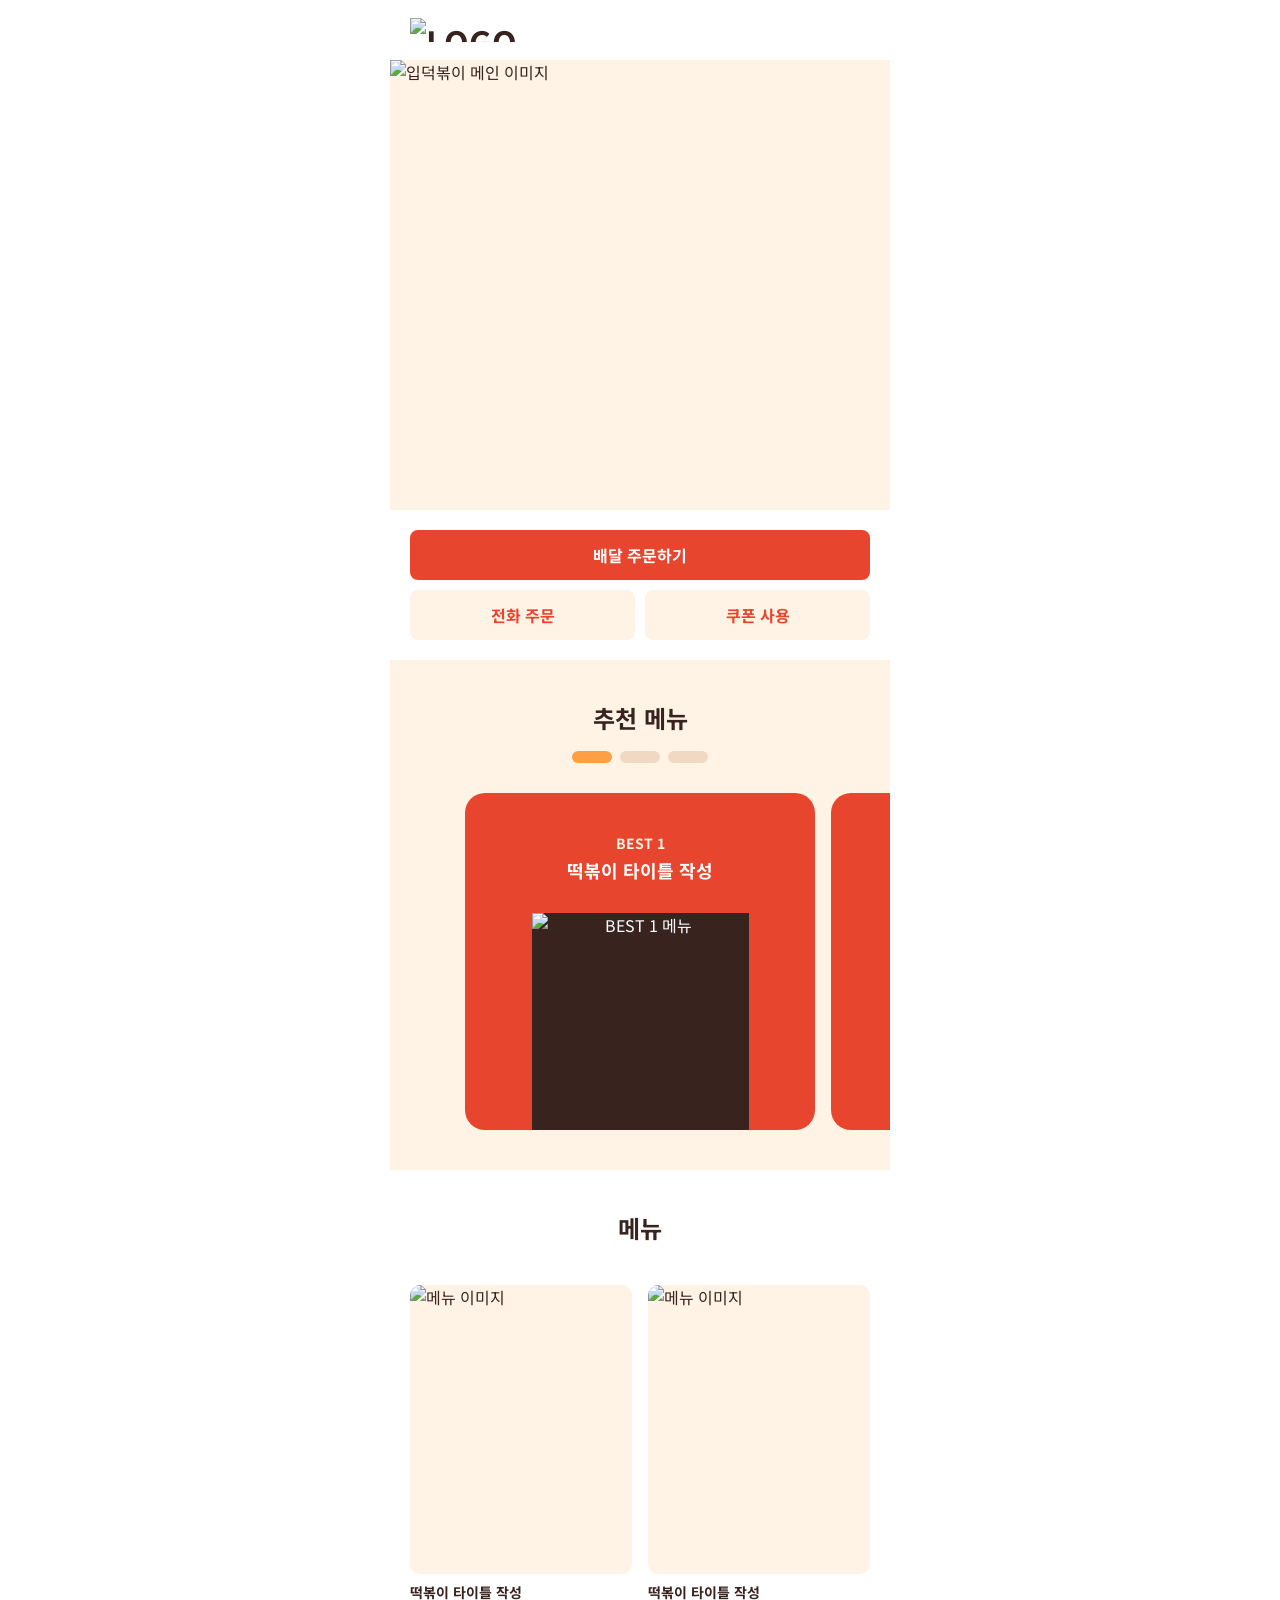
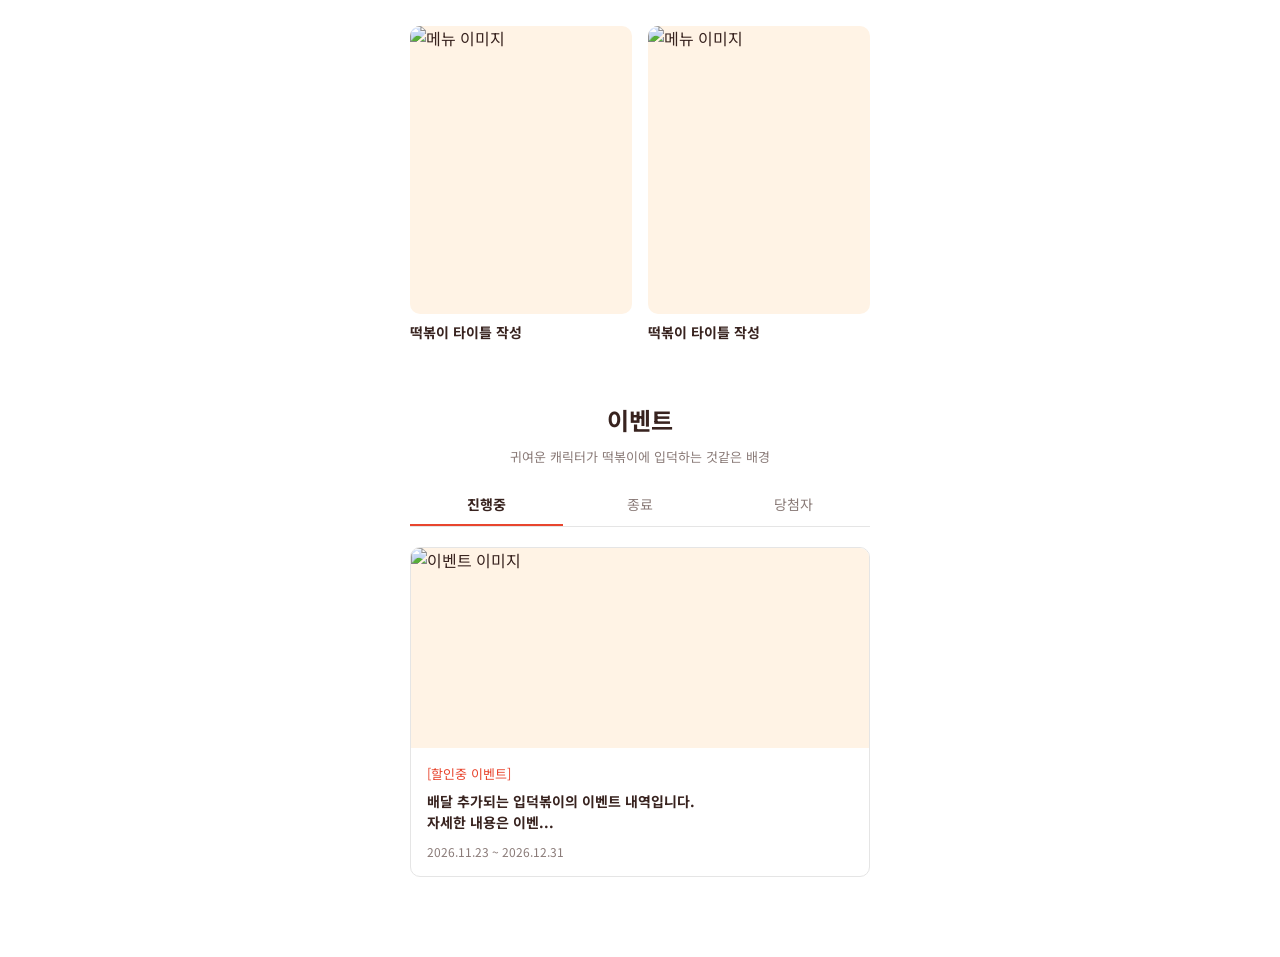
==== index.html @ fd13778e "전체 1차 커밋" ====
<!DOCTYPE html>
<html lang="ko">
<head>
    <meta charset="UTF-8">
    <meta name="viewport" content="width=device-width, initial-scale=1.0">
    <title>입덕볶이</title>
    <link rel="preconnect" href="https://fonts.googleapis.com">
    <link rel="preconnect" href="https://fonts.gstatic.com" crossorigin>
    <link href="https://fonts.googleapis.com/css2?family=Noto+Sans+KR:wght@400;500;700&display=swap" rel="stylesheet">
    <link rel="stylesheet" href="css/style.css">
</head>
<body>
    <div class="wrap">

        <!-- 헤더 -->
        <header class="header">
            <h1 class="logo">
                <a href="index.html">
                    <img src="img/logo.png" alt="LOGO">
                </a>
            </h1>
            <button type="button" class="menu-btn" aria-label="메뉴 열기">
                <i data-lucide="menu"></i>
            </button>
        </header>

        <!-- 햄버거 메뉴 -->
        <nav class="side-menu">
            <div class="dim"></div>
            <div class="menu-panel">
                <div class="menu-top">
                    <button type="button" class="menu-close" aria-label="메뉴 닫기">
                        <i data-lucide="x"></i>
                    </button>
                </div>
                <ul class="menu-list">
                    <li><a href="sub/lists/lists.html">메뉴</a></li>
                    <li><a href="sub/blend/blend.html">브랜드 소개</a></li>
                    <li><a href="#">매장찾기</a></li>
                    <li><a href="#">고객센터</a></li>
                    <li><a href="#">회원가입/로그인</a></li>
                </ul>
            </div>
        </nav>

        <main>
            <!-- 메인 비주얼 -->
            <section class="main-visual">
                <img src="img/main_visual.jpg" alt="입덕볶이 메인 이미지">
            </section>

            <!-- 주문 버튼 -->
            <section class="order-btns">
                <a href="sub/lists/lists.html" class="btn btn-delivery">배달 주문하기</a>
                <button type="button" class="btn btn-sub">전화 주문</button>
                <button type="button" class="btn btn-sub">쿠폰 사용</button>
            </section>

            <!-- 추천 메뉴 -->
            <section class="recommend">
                <h2 class="sec-title">추천 메뉴</h2>
                <div class="dots">
                    <button type="button" class="active" aria-label="1번 슬라이드"></button>
                    <button type="button" aria-label="2번 슬라이드"></button>
                    <button type="button" aria-label="3번 슬라이드"></button>
                </div>
                <ul class="recommend-slider">
                    <li class="slide">
                        <a href="sub/details/details.html">
                            <p class="best">BEST 1</p>
                            <p class="name">떡볶이 타이틀 작성</p>
                            <div class="thumb"><img src="img/best_01.png" alt="BEST 1 메뉴"></div>
                        </a>
                    </li>
                    <li class="slide">
                        <a href="sub/details/details.html">
                            <p class="best">BEST 2</p>
                            <p class="name">떡볶이 타이틀 작성</p>
                            <div class="thumb"><img src="img/best_02.png" alt="BEST 2 메뉴"></div>
                        </a>
                    </li>
                    <li class="slide">
                        <a href="sub/details/details.html">
                            <p class="best">BEST 3</p>
                            <p class="name">떡볶이 타이틀 작성</p>
                            <div class="thumb"><img src="img/best_03.png" alt="BEST 3 메뉴"></div>
                        </a>
                    </li>
                </ul>
            </section>

            <!-- 메뉴 -->
            <section class="menu-sec">
                <h2 class="sec-title">메뉴</h2>
                <ul class="menu-grid">
                    <li>
                        <a href="sub/details/details.html">
                            <div class="thumb"><img src="img/menu_01.jpg" alt="메뉴 이미지"></div>
                            <p class="name">떡볶이 타이틀 작성</p>
                        </a>
                    </li>
                    <li>
                        <a href="sub/details/details.html">
                            <div class="thumb"><img src="img/menu_02.jpg" alt="메뉴 이미지"></div>
                            <p class="name">떡볶이 타이틀 작성</p>
                        </a>
                    </li>
                    <li>
                        <a href="sub/details/details.html">
                            <div class="thumb"><img src="img/menu_03.jpg" alt="메뉴 이미지"></div>
                            <p class="name">떡볶이 타이틀 작성</p>
                        </a>
                    </li>
                    <li>
                        <a href="sub/details/details.html">
                            <div class="thumb"><img src="img/menu_04.jpg" alt="메뉴 이미지"></div>
                            <p class="name">떡볶이 타이틀 작성</p>
                        </a>
                    </li>
                </ul>
            </section>

            <!-- 이벤트 -->
            <section class="event">
                <h2 class="sec-title">이벤트</h2>
                <p class="desc">귀여운 캐릭터가 떡볶이에 입덕하는 것같은 배경</p>

                <div class="tab-menu">
                    <button type="button" class="active" data-tab="ing">진행중</button>
                    <button type="button" data-tab="end">종료</button>
                    <button type="button" data-tab="winner">당첨자</button>
                </div>

                <div class="tab-panel active" id="ing">
                    <div class="event-card">
                        <div class="thumb"><img src="img/event_01.jpg" alt="이벤트 이미지"></div>
                        <div class="info">
                            <p class="tag">[할인중 이벤트]</p>
                            <p class="text">배달 추가되는 입덕볶이의 이벤트 내역입니다.<br>자세한 내용은 이벤...</p>
                            <p class="date">2026.11.23 ~ 2026.12.31</p>
                        </div>
                    </div>
                </div>
                <div class="tab-panel" id="end">
                    <p class="empty-text">종료된 이벤트가 없습니다.</p>
                </div>
                <div class="tab-panel" id="winner">
                    <p class="empty-text">당첨자 발표가 없습니다.</p>
                </div>
            </section>
        </main>

    </div>

    <!-- lucide 아이콘 -->
    <script src="https://unpkg.com/lucide@latest"></script>
    <script>
        // 아이콘 그리기
        lucide.createIcons();

        // ===== 햄버거 메뉴 =====
        const sideMenu = document.querySelector('.side-menu');

        function openMenu() {
            sideMenu.classList.add('open');
            document.body.classList.add('no-scroll');
        }
        function closeMenu() {
            sideMenu.classList.remove('open');
            document.body.classList.remove('no-scroll');
        }

        document.querySelector('.menu-btn').addEventListener('click', openMenu);
        document.querySelector('.menu-close').addEventListener('click', closeMenu);
        sideMenu.querySelector('.dim').addEventListener('click', closeMenu);

        // ===== 추천 메뉴 슬라이드 =====
        const slider = document.querySelector('.recommend-slider');
        const slides = slider.querySelectorAll('.slide');
        const dots = document.querySelectorAll('.recommend .dots button');

        // 점 누르면 해당 슬라이드로 이동
        dots.forEach((dot, i) => {
            dot.addEventListener('click', () => {
                const target = slides[i];
                const left = target.offsetLeft - (slider.clientWidth - target.clientWidth) / 2;
                slider.scrollTo({ left: left, behavior: 'smooth' });
            });
        });

        // 손으로 넘기면 점도 같이 바뀜
        slider.addEventListener('scroll', () => {
            const slideWidth = slides[1].offsetLeft - slides[0].offsetLeft;
            const index = Math.round(slider.scrollLeft / slideWidth);
            dots.forEach((dot, i) => dot.classList.toggle('active', i === index));
        });

        // ===== 이벤트 탭 =====
        const tabBtns = document.querySelectorAll('.event .tab-menu button');
        const tabPanels = document.querySelectorAll('.event .tab-panel');

        tabBtns.forEach((btn) => {
            btn.addEventListener('click', () => {
                tabBtns.forEach((b) => b.classList.remove('active'));
                tabPanels.forEach((p) => p.classList.remove('active'));
                btn.classList.add('active');
                document.getElementById(btn.dataset.tab).classList.add('active');
            });
        });
    </script>
</body>
</html>
---- css/style.css ----
@charset "UTF-8";

/* ===== 색상 변수 ===== */
:root {
    --red: #E8452E;      /* Spicy Red : 메인 컬러, 로고, 주요 버튼 */
    --orange: #FF9F43;   /* Hot Orange : 포인트 컬러, 강조 요소 */
    --beige: #FFF3E5;    /* Cream Beige : 앱 배경, 카드 배경 */
    --brown: #38231F;    /* Dark Brown : 제목, 본문 텍스트 */
    --line: #e5e5e5;     /* 구분선 */
    --sub-text: #8a7b78; /* 보조 텍스트 */
}

/* ===== 기본 초기화 ===== */
* {
    margin: 0;
    padding: 0;
    box-sizing: border-box;
}

body {
    font-family: 'Noto Sans KR', sans-serif;
    color: var(--brown);
    background: #fff;
}

a {
    color: inherit;
    text-decoration: none;
}

ul, ol {
    list-style: none;
}

img {
    display: block;
    max-width: 100%;
}

button {
    font-family: inherit;
    color: inherit;
    border: none;
    background: none;
    cursor: pointer;
}

input, select {
    font-family: inherit;
    color: inherit;
}

/* ===== 최대 가로값 500px ===== */
.wrap {
    position: relative;
    max-width: 500px;
    min-height: 100vh;
    margin: 0 auto;
    background: #fff;
}

/* ===== 헤더 ===== */
.header {
    width: 100%;
    height: 60px;
    padding: 0 20px;
    display: flex;
    justify-content: space-between;
    align-items: center;
}

.header .logo img {
    height: 24px; /* 로고 이미지 들어오면 크기 조정 */
}

.header .menu-btn {
    display: flex;
    align-items: center;
}

.header .menu-btn svg {
    width: 24px;
    height: 24px;
}

/* ===== 햄버거 메뉴 ===== */
.side-menu {
    position: fixed;
    top: 0;
    left: 50%;
    z-index: 100;
    width: 100%;
    max-width: 500px;
    height: 100vh;
    transform: translateX(-50%);
    visibility: hidden;
    pointer-events: none;
}

.side-menu .dim {
    position: absolute;
    inset: 0;
    background: rgba(56, 35, 31, 0.5);
    opacity: 0;
    transition: opacity 0.3s;
}

.side-menu .menu-panel {
    position: absolute;
    top: 0;
    right: 0;
    width: 75%;
    height: 100%;
    padding: 0 20px;
    background: #fff;
    transform: translateX(100%);
    transition: transform 0.3s;
}

.side-menu.open {
    visibility: visible;
    pointer-events: auto;
}

.side-menu.open .dim {
    opacity: 1;
}

.side-menu.open .menu-panel {
    transform: translateX(0);
}

.menu-panel .menu-top {
    height: 60px;
    display: flex;
    justify-content: flex-end;
    align-items: center;
}

.menu-panel .menu-close svg {
    width: 24px;
    height: 24px;
}

.menu-panel .menu-list li a {
    display: block;
    padding: 18px 0;
    font-size: 18px;
    font-weight: 700;
    border-bottom: 1px solid var(--line);
}

.menu-panel .menu-list li a:hover {
    color: var(--red);
}

/* 메뉴 열렸을 때 뒤 화면 스크롤 막기 */
body.no-scroll {
    overflow: hidden;
}

/* ===== 공통 섹션 제목 ===== */
.sec-title {
    text-align: center;
    font-size: 24px;
    font-weight: 700;
}

/* ===== 메인 : 비주얼 ===== */
.main-visual {
    width: 100%;
    height: 450px;
    background: var(--beige);
}

.main-visual img {
    width: 100%;
    height: 100%;
    object-fit: cover;
}

/* ===== 메인 : 주문 버튼 ===== */
.order-btns {
    padding: 20px;
    display: flex;
    flex-wrap: wrap;
    gap: 10px;
}

.order-btns .btn {
    height: 50px;
    display: flex;
    justify-content: center;
    align-items: center;
    font-size: 16px;
    font-weight: 700;
    border-radius: 8px;
}

.order-btns .btn-delivery {
    width: 100%;
    color: #fff;
    background: var(--red);
}

.order-btns .btn-sub {
    width: calc(50% - 5px);
    color: var(--red);
    background: var(--beige);
}

/* ===== 메인 : 추천 메뉴 ===== */
.recommend {
    padding: 40px 0;
    background: var(--beige);
}

.recommend .dots {
    margin-top: 16px;
    display: flex;
    justify-content: center;
    gap: 8px;
}

.recommend .dots button {
    width: 40px;
    height: 12px;
    border-radius: 6px;
    background: #f0d9c2;
    transition: background 0.3s;
}

.recommend .dots button.active {
    background: var(--orange);
}

.recommend-slider {
    margin-top: 30px;
    padding: 0 15%;
    display: flex;
    gap: 16px;
    overflow-x: auto;
    scroll-snap-type: x mandatory;
    scrollbar-width: none;
}

.recommend-slider::-webkit-scrollbar {
    display: none;
}

.recommend-slider .slide {
    flex: 0 0 100%;
    scroll-snap-align: center;
}

.recommend-slider .slide a {
    display: block;
    padding: 40px 20px 0;
    text-align: center;
    color: #fff;
    background: var(--red);
    border-radius: 20px;
    overflow: hidden;
}

.recommend-slider .slide .best {
    font-size: 14px;
    font-weight: 700;
    color: var(--beige);
}

.recommend-slider .slide .name {
    margin-top: 4px;
    font-size: 18px;
    font-weight: 700;
}

.recommend-slider .slide .thumb {
    width: 70%;
    aspect-ratio: 1 / 1;
    margin: 30px auto 0;
    background: var(--brown);
}

.recommend-slider .slide .thumb img {
    width: 100%;
    height: 100%;
    object-fit: cover;
}

/* ===== 메인 : 메뉴 ===== */
.menu-sec {
    padding: 40px 20px 60px;
}

.menu-grid {
    margin-top: 40px;
    display: grid;
    grid-template-columns: repeat(2, 1fr);
    gap: 24px 16px;
}

.menu-grid .thumb {
    width: 100%;
    aspect-ratio: 1 / 1.3;
    background: var(--beige);
    border-radius: 10px;
    overflow: hidden;
}

.menu-grid .thumb img {
    width: 100%;
    height: 100%;
    object-fit: cover;
}

.menu-grid .name {
    margin-top: 8px;
    font-size: 14px;
    font-weight: 700;
}

/* ===== 메인 : 이벤트 ===== */
.event {
    padding: 0 20px 80px;
}

.event .desc {
    margin-top: 10px;
    text-align: center;
    font-size: 13px;
    color: var(--sub-text);
}

.tab-menu {
    margin-top: 16px;
    display: flex;
    border-bottom: 1px solid var(--line);
}

.tab-menu button {
    flex: 1;
    height: 44px;
    font-size: 14px;
    color: var(--sub-text);
}

.tab-menu button.active {
    font-weight: 700;
    color: var(--brown);
    box-shadow: inset 0 -2px 0 var(--red);
}

.tab-panel {
    display: none;
    padding-top: 20px;
}

.tab-panel.active {
    display: block;
}

.event-card {
    border: 1px solid var(--line);
    border-radius: 10px;
    overflow: hidden;
}

.event-card .thumb {
    height: 200px;
    background: var(--beige);
}

.event-card .thumb img {
    width: 100%;
    height: 100%;
    object-fit: cover;
}

.event-card .info {
    padding: 16px;
}

.event-card .tag {
    font-size: 13px;
    color: var(--red);
}

.event-card .text {
    margin-top: 8px;
    font-size: 14px;
    font-weight: 700;
    line-height: 1.5;
}

.event-card .date {
    margin-top: 10px;
    font-size: 12px;
    color: var(--sub-text);
}

.empty-text {
    padding: 40px 0;
    text-align: center;
    font-size: 14px;
    color: var(--sub-text);
}
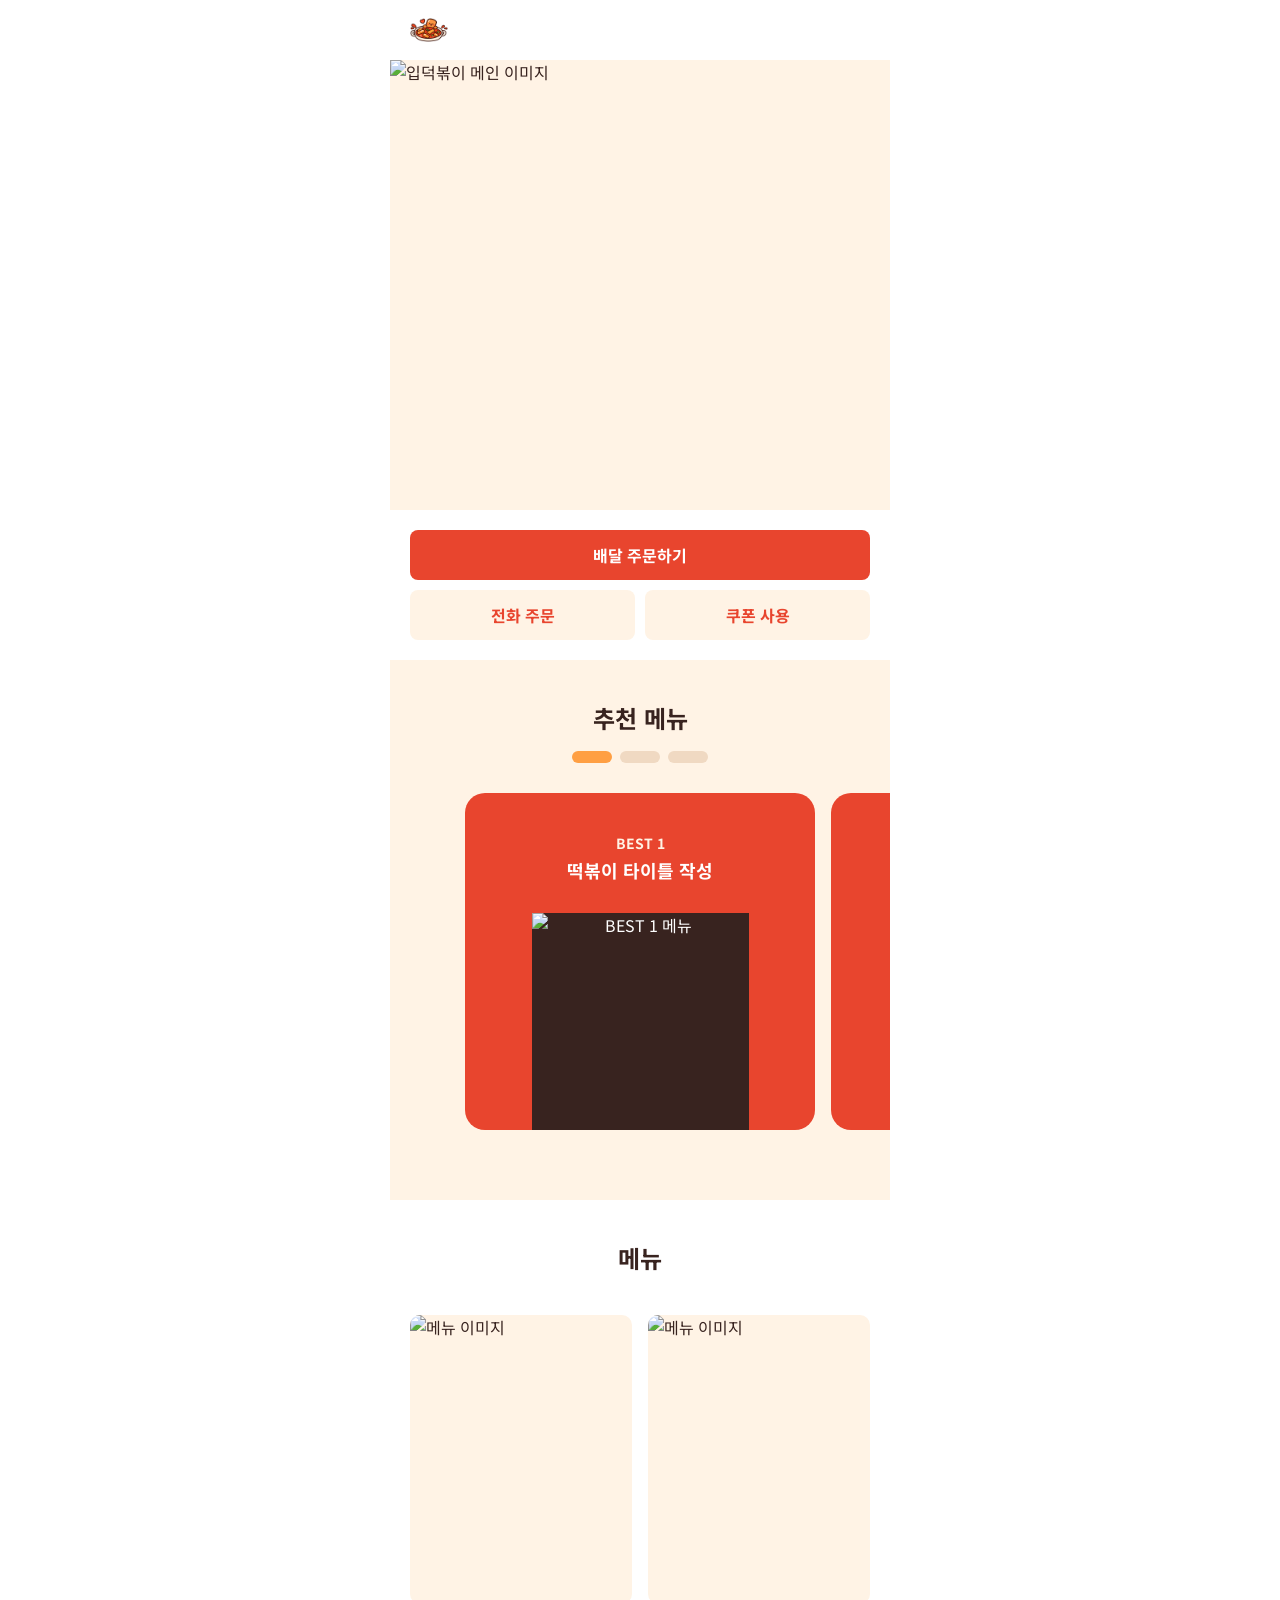
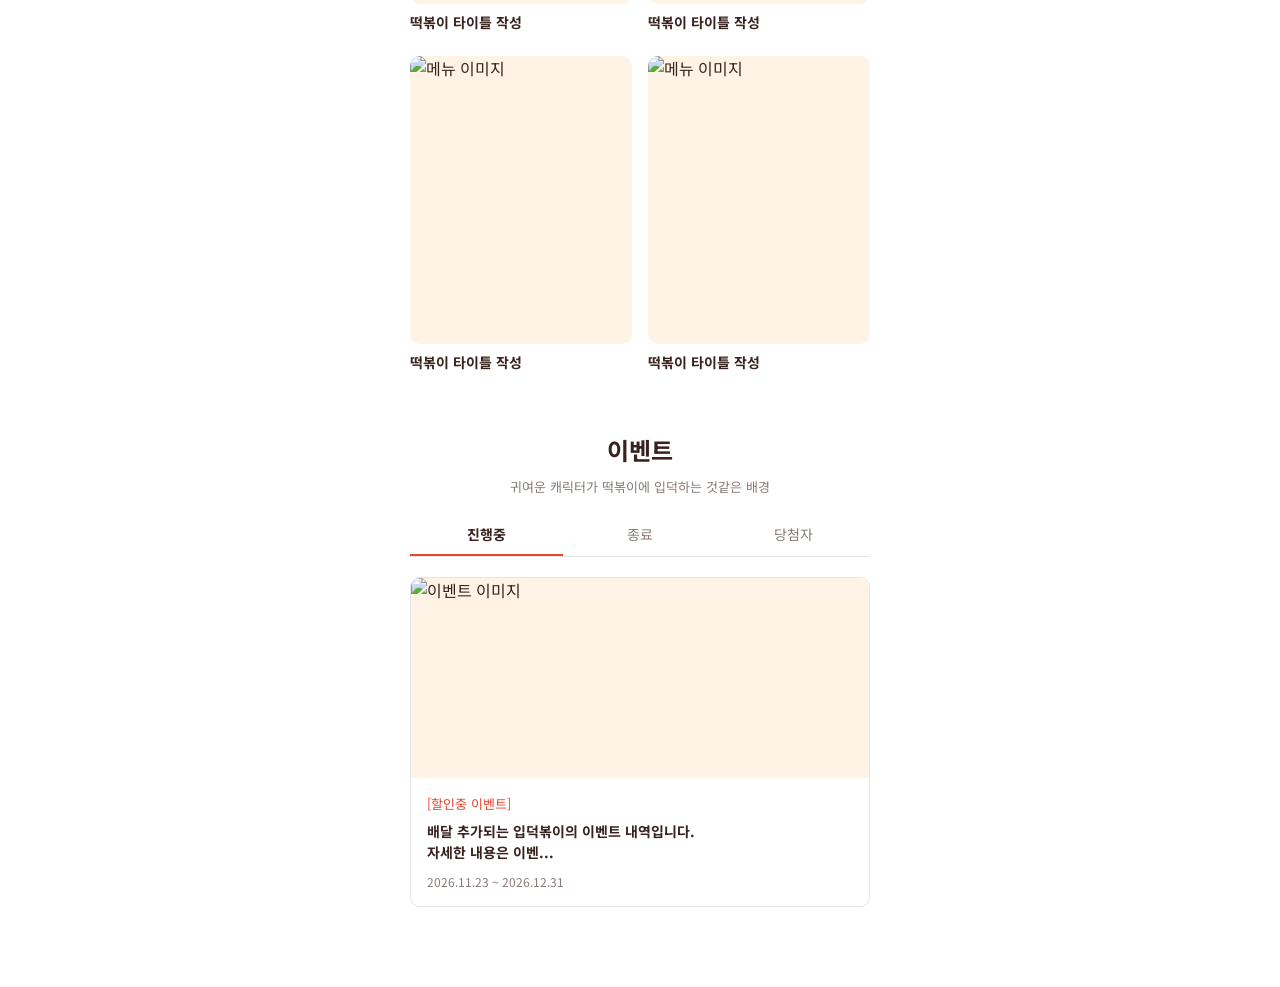
==== commit f27c617b: "2차 전체 커밋" ====
--- a/index.html
+++ b/index.html
@@ -38,7 +38,7 @@
                     <li><a href="sub/blend/blend.html">브랜드 소개</a></li>
                     <li><a href="#">매장찾기</a></li>
                     <li><a href="#">고객센터</a></li>
-                    <li><a href="#">회원가입/로그인</a></li>
+                    <li><a href="sub/login/login.html" class="menu-member">회원가입/로그인</a></li>
                 </ul>
             </div>
         </nav>
@@ -64,29 +64,31 @@
                     <button type="button" aria-label="2번 슬라이드"></button>
                     <button type="button" aria-label="3번 슬라이드"></button>
                 </div>
-                <ul class="recommend-slider">
-                    <li class="slide">
-                        <a href="sub/details/details.html">
-                            <p class="best">BEST 1</p>
-                            <p class="name">떡볶이 타이틀 작성</p>
-                            <div class="thumb"><img src="img/best_01.png" alt="BEST 1 메뉴"></div>
-                        </a>
-                    </li>
-                    <li class="slide">
-                        <a href="sub/details/details.html">
-                            <p class="best">BEST 2</p>
-                            <p class="name">떡볶이 타이틀 작성</p>
-                            <div class="thumb"><img src="img/best_02.png" alt="BEST 2 메뉴"></div>
-                        </a>
-                    </li>
-                    <li class="slide">
-                        <a href="sub/details/details.html">
-                            <p class="best">BEST 3</p>
-                            <p class="name">떡볶이 타이틀 작성</p>
-                            <div class="thumb"><img src="img/best_03.png" alt="BEST 3 메뉴"></div>
-                        </a>
-                    </li>
-                </ul>
+                <div class="recommend-slider">
+                    <ul class="slider-track">
+                        <li class="slide">
+                            <a href="sub/details/details.html">
+                                <p class="best">BEST 1</p>
+                                <p class="name">떡볶이 타이틀 작성</p>
+                                <div class="thumb"><img src="img/best_01.png" alt="BEST 1 메뉴"></div>
+                            </a>
+                        </li>
+                        <li class="slide">
+                            <a href="sub/details/details.html">
+                                <p class="best">BEST 2</p>
+                                <p class="name">떡볶이 타이틀 작성</p>
+                                <div class="thumb"><img src="img/best_02.png" alt="BEST 2 메뉴"></div>
+                            </a>
+                        </li>
+                        <li class="slide">
+                            <a href="sub/details/details.html">
+                                <p class="best">BEST 3</p>
+                                <p class="name">떡볶이 타이틀 작성</p>
+                                <div class="thumb"><img src="img/best_03.png" alt="BEST 3 메뉴"></div>
+                            </a>
+                        </li>
+                    </ul>
+                </div>
             </section>
 
             <!-- 메뉴 -->
@@ -174,26 +176,101 @@
         document.querySelector('.menu-close').addEventListener('click', closeMenu);
         sideMenu.querySelector('.dim').addEventListener('click', closeMenu);
 
-        // ===== 추천 메뉴 슬라이드 =====
+        // ===== 로그인 상태 표시 =====
+        // 로그인 중이면 메뉴의 '회원가입/로그인'을 '○○님 · 로그아웃'으로 바꿈
+        const memberLink = document.querySelector('.menu-member');
+        const loginUserId = localStorage.getItem('ipdokLoginUser');
+
+        if (loginUserId) {
+            const allUsers = JSON.parse(localStorage.getItem('ipdokUsers') || '[]');
+            const loginUser = allUsers.find((u) => u.id === loginUserId);
+            memberLink.textContent = (loginUser ? loginUser.name : loginUserId) + '님 · 로그아웃';
+
+            // 누르면 로그아웃 후 현재 페이지 새로고침
+            memberLink.addEventListener('click', (e) => {
+                e.preventDefault();
+                if (confirm('로그아웃 하시겠습니까?')) {
+                    localStorage.removeItem('ipdokLoginUser');
+                    location.reload();
+                }
+            });
+        }
+
+        // ===== 추천 메뉴 슬라이드 (손가락으로 끌어서 넘기기) =====
         const slider = document.querySelector('.recommend-slider');
-        const slides = slider.querySelectorAll('.slide');
+        const track = slider.querySelector('.slider-track');
+        const slides = track.querySelectorAll('.slide');
         const dots = document.querySelectorAll('.recommend .dots button');
+
+        let current = 0;      // 지금 보이는 슬라이드 번호
+        let startX = 0;       // 손가락을 댄 위치
+        let moveX = 0;        // 끈 거리
+        let isDown = false;   // 손가락을 대고 있는지
+        let isDrag = false;   // 실제로 옆으로 끌었는지 (그냥 누른 건지 구분)
+
+        // 슬라이드 1칸 이동 거리 = 카드 너비 + 간격
+        function slideGap() {
+            return slides[1].offsetLeft - slides[0].offsetLeft;
+        }
+
+        // 해당 번호의 슬라이드로 이동
+        function goTo(index) {
+            current = Math.max(0, Math.min(index, slides.length - 1)); // 처음/끝을 넘지 않게
+            // 0.5초 동안, 처음엔 빠르고 끝에서 천천히 멈추게
+            track.style.transition = 'transform 0.5s cubic-bezier(0.22, 0.61, 0.36, 1)';
+            track.style.transform = `translateX(${-current * slideGap()}px)`;
+            // 가운데 카드에만 active → CSS에서 살짝 내려옴
+            slides.forEach((slide, i) => slide.classList.toggle('active', i === current));
+            dots.forEach((dot, i) => dot.classList.toggle('active', i === current));
+        }
+
+        // 손가락(마우스)을 댈 때
+        slider.addEventListener('pointerdown', (e) => {
+            isDown = true;
+            isDrag = false;
+            startX = e.clientX;
+            moveX = 0;
+            track.style.transition = 'none'; // 끄는 동안은 손을 바로 따라오게
+        });
+
+        // 끄는 동안 : 손가락을 따라 카드가 움직임
+        slider.addEventListener('pointermove', (e) => {
+            if (!isDown) return;
+            moveX = e.clientX - startX;
+            if (Math.abs(moveX) > 5) isDrag = true;
+            track.style.transform = `translateX(${-current * slideGap() + moveX}px)`;
+        });
+
+        // 손을 뗄 때 : 50px 이상 끌었으면 다음/이전, 아니면 제자리
+        function endDrag() {
+            if (!isDown) return;
+            isDown = false;
+            if (moveX < -50) goTo(current + 1);
+            else if (moveX > 50) goTo(current - 1);
+            else goTo(current);
+        }
+
+        slider.addEventListener('pointerup', endDrag);
+        slider.addEventListener('pointercancel', endDrag);
+        slider.addEventListener('pointerleave', endDrag);
+
+        // 끌었을 때는 카드 링크로 이동하지 않게 (그냥 눌렀을 때만 이동)
+        track.querySelectorAll('a').forEach((link) => {
+            link.addEventListener('click', (e) => {
+                if (isDrag) e.preventDefault();
+            });
+        });
 
         // 점 누르면 해당 슬라이드로 이동
         dots.forEach((dot, i) => {
-            dot.addEventListener('click', () => {
-                const target = slides[i];
-                const left = target.offsetLeft - (slider.clientWidth - target.clientWidth) / 2;
-                slider.scrollTo({ left: left, behavior: 'smooth' });
-            });
-        });
-
-        // 손으로 넘기면 점도 같이 바뀜
-        slider.addEventListener('scroll', () => {
-            const slideWidth = slides[1].offsetLeft - slides[0].offsetLeft;
-            const index = Math.round(slider.scrollLeft / slideWidth);
-            dots.forEach((dot, i) => dot.classList.toggle('active', i === index));
-        });
+            dot.addEventListener('click', () => goTo(i));
+        });
+
+        // 화면 크기가 바뀌면 위치 다시 맞추기
+        window.addEventListener('resize', () => goTo(current));
+
+        // 처음 들어왔을 때 첫 번째 카드를 가운데로
+        goTo(0);
 
         // ===== 이벤트 탭 =====
         const tabBtns = document.querySelectorAll('.event .tab-menu button');
@@ -209,4 +286,4 @@
         });
     </script>
 </body>
-</html>+</html>
--- a/css/style.css
+++ b/css/style.css
@@ -234,23 +234,39 @@
     background: var(--orange);
 }
 
+/* 슬라이드 보이는 영역 : 양옆 15%에 이전/다음 카드가 살짝 보임 */
 .recommend-slider {
     margin-top: 30px;
-    padding: 0 15%;
+    padding: 0 15% 30px; /* 아래 30px : 내려온 카드가 잘리지 않게 */
+    overflow: hidden;
+    touch-action: pan-y; /* 세로 스크롤은 그대로, 가로는 슬라이드로 */
+    user-select: none;
+}
+
+/* 카드들이 한 줄로 서서 transform으로 움직임 */
+.slider-track {
     display: flex;
     gap: 16px;
-    overflow-x: auto;
-    scroll-snap-type: x mandatory;
-    scrollbar-width: none;
-}
-
-.recommend-slider::-webkit-scrollbar {
-    display: none;
 }
 
 .recommend-slider .slide {
     flex: 0 0 100%;
-    scroll-snap-align: center;
+    transition: transform 0.5s cubic-bezier(0.22, 0.61, 0.36, 1);
+}
+
+/* 가운데에 온 카드만 30px 내려옴 */
+.recommend-slider .slide.active {
+    transform: translateY(30px);
+}
+
+/* 이미지를 끌 때 이미지가 따로 끌려 나오지 않게 */
+.recommend-slider a,
+.recommend-slider img {
+    -webkit-user-drag: none;
+}
+
+.recommend-slider img {
+    pointer-events: none;
 }
 
 .recommend-slider .slide a {
@@ -404,4 +420,4 @@
     text-align: center;
     font-size: 14px;
     color: var(--sub-text);
-}+}
